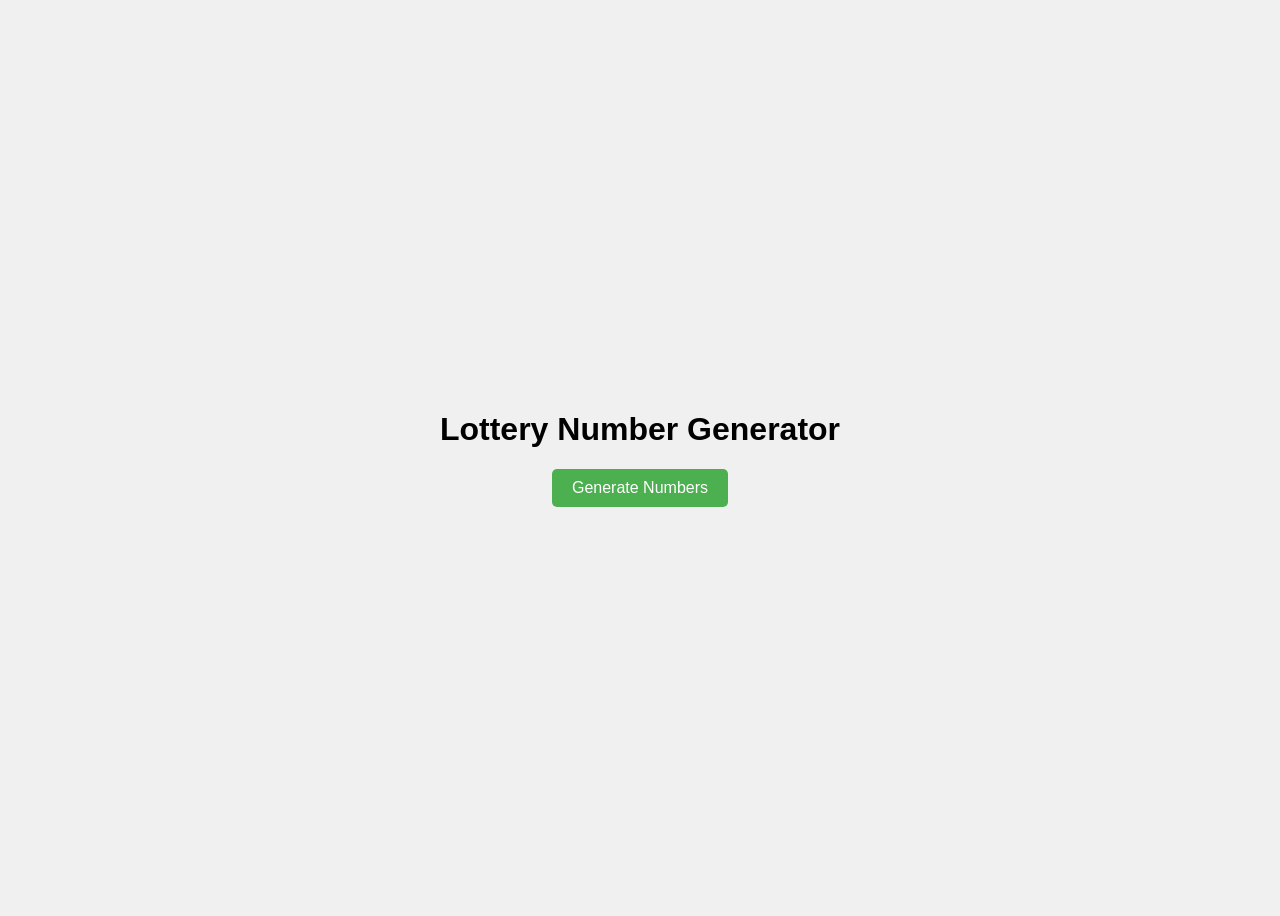
==== index.html @ 3cd2f20c "Update app with latest changes - Update index.html, main.js, style.css - Add blueprint.md - Remove G" ====
<!DOCTYPE html>
<html lang="en">
<head>
    <meta charset="UTF-8">
    <meta name="viewport" content="width=device-width, initial-scale=1.0">
    <title>Lottery Number Generator</title>
    <link rel="stylesheet" href="style.css">
</head>
<body>
    <div class="container">
        <h1>Lottery Number Generator</h1>
        <button id="generator-btn">Generate Numbers</button>
        <div id="numbers-container"></div>
    </div>
    <script src="main.js"></script>
</body>
</html>
---- style.css ----
body {
    font-family: sans-serif;
    display: flex;
    justify-content: center;
    align-items: center;
    min-height: 100vh;
    background-color: #f0f0f0;
}

.container {
    text-align: center;
}

#generator-btn {
    padding: 10px 20px;
    font-size: 16px;
    cursor: pointer;
    background-color: #4CAF50;
    color: white;
    border: none;
    border-radius: 5px;
    margin-bottom: 20px;
}

#numbers-container {
    display: flex;
    justify-content: center;
}

.number {
    width: 40px;
    height: 40px;
    border-radius: 50%;
    background-color: #ddd;
    display: flex;
    justify-content: center;
    align-items: center;
    margin: 0 5px;
    font-size: 18px;
    font-weight: bold;
}
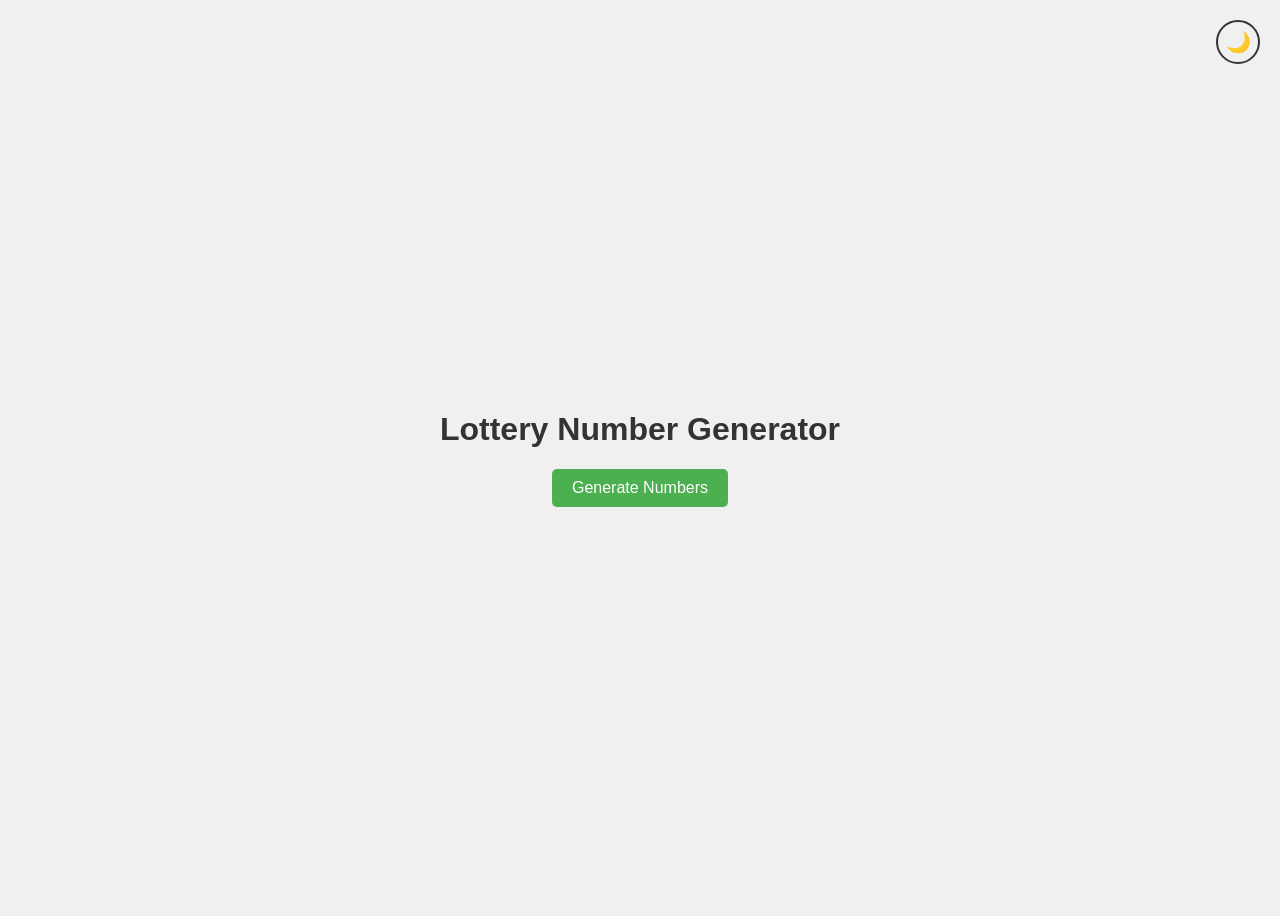
==== commit 9d8cde1c: "Add dark mode / light mode toggle - Theme toggle button with localStorage persistence - CSS variable" ====
--- a/index.html
+++ b/index.html
@@ -7,6 +7,7 @@
     <link rel="stylesheet" href="style.css">
 </head>
 <body>
+    <button id="theme-toggle" aria-label="Toggle dark mode">🌙</button>
     <div class="container">
         <h1>Lottery Number Generator</h1>
         <button id="generator-btn">Generate Numbers</button>
--- a/style.css
+++ b/style.css
@@ -1,10 +1,45 @@
+:root {
+    --bg-color: #f0f0f0;
+    --text-color: #333;
+    --btn-bg: #4CAF50;
+    --number-bg: #ddd;
+    --number-text: #333;
+}
+
+[data-theme="dark"] {
+    --bg-color: #1a1a2e;
+    --text-color: #e0e0e0;
+    --btn-bg: #16a34a;
+    --number-bg: #2d2d44;
+    --number-text: #e0e0e0;
+}
+
 body {
     font-family: sans-serif;
     display: flex;
     justify-content: center;
     align-items: center;
     min-height: 100vh;
-    background-color: #f0f0f0;
+    background-color: var(--bg-color);
+    color: var(--text-color);
+    transition: background-color 0.3s, color 0.3s;
+}
+
+#theme-toggle {
+    position: fixed;
+    top: 20px;
+    right: 20px;
+    background: none;
+    border: 2px solid var(--text-color);
+    border-radius: 50%;
+    width: 44px;
+    height: 44px;
+    font-size: 20px;
+    cursor: pointer;
+    transition: border-color 0.3s;
+    display: flex;
+    align-items: center;
+    justify-content: center;
 }
 
 .container {
@@ -15,7 +50,7 @@
     padding: 10px 20px;
     font-size: 16px;
     cursor: pointer;
-    background-color: #4CAF50;
+    background-color: var(--btn-bg);
     color: white;
     border: none;
     border-radius: 5px;
@@ -31,7 +66,9 @@
     width: 40px;
     height: 40px;
     border-radius: 50%;
-    background-color: #ddd;
+    background-color: var(--number-bg);
+    color: var(--number-text);
+    transition: background-color 0.3s, color 0.3s;
     display: flex;
     justify-content: center;
     align-items: center;
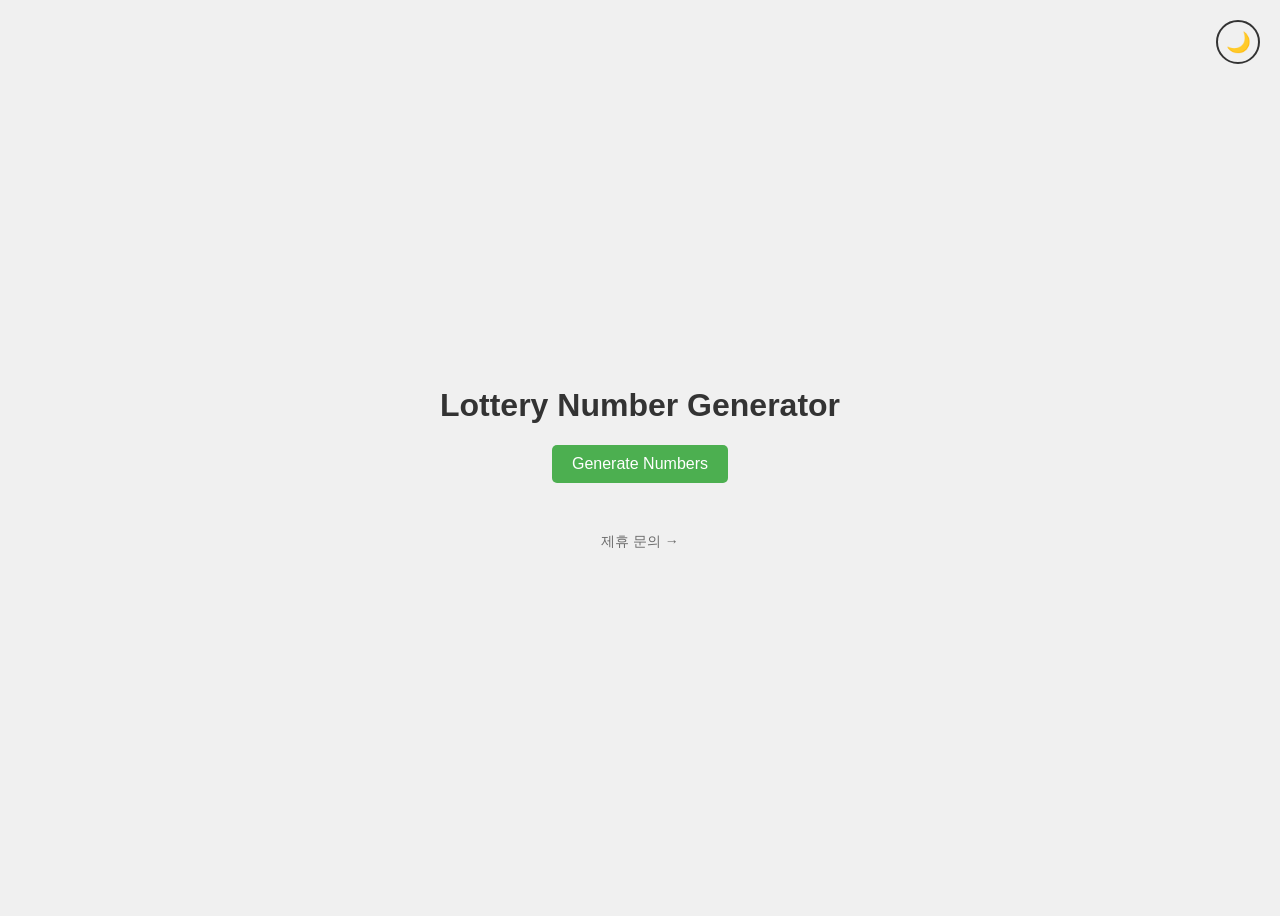
==== commit 55ae235d: "Add partnership inquiry page with Formspree integration Co-Authored-By: Claude Opus 4.6 <noreply@ant" ====
--- a/index.html
+++ b/index.html
@@ -12,6 +12,7 @@
         <h1>Lottery Number Generator</h1>
         <button id="generator-btn">Generate Numbers</button>
         <div id="numbers-container"></div>
+        <a href="contact.html" style="display:inline-block;margin-top:30px;color:var(--text-color);opacity:0.7;font-size:14px;text-decoration:none;">제휴 문의 →</a>
     </div>
     <script src="main.js"></script>
 </body>
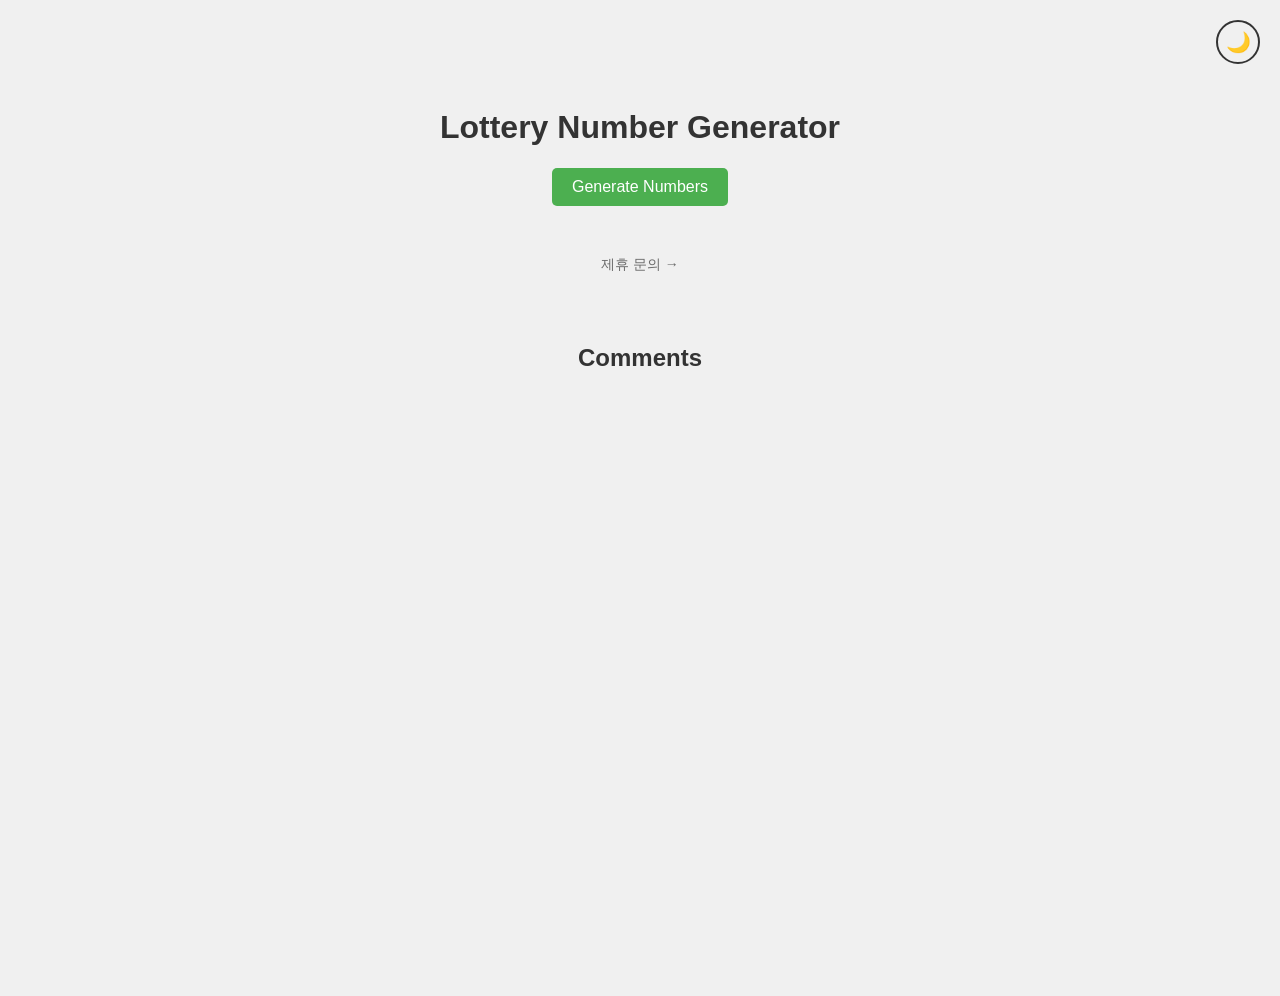
==== commit 8b73d6ca: "Add Disqus comments section to main page Co-Authored-By: Claude Opus 4.6 <noreply@anthropic.com>" ====
--- a/index.html
+++ b/index.html
@@ -14,6 +14,25 @@
         <div id="numbers-container"></div>
         <a href="contact.html" style="display:inline-block;margin-top:30px;color:var(--text-color);opacity:0.7;font-size:14px;text-decoration:none;">제휴 문의 →</a>
     </div>
+
+    <div class="disqus-wrapper">
+        <h2 class="disqus-title">Comments</h2>
+        <div id="disqus_thread"></div>
+        <script>
+            var disqus_config = function () {
+                this.page.url = window.location.href;
+                this.page.identifier = 'lottery-number-generator';
+            };
+            (function() {
+                var d = document, s = d.createElement('script');
+                s.src = 'https://ddal-kak.disqus.com/embed.js';
+                s.setAttribute('data-timestamp', +new Date());
+                (d.head || d.body).appendChild(s);
+            })();
+        </script>
+        <noscript>Please enable JavaScript to view the <a href="https://disqus.com/?ref_noscript">comments powered by Disqus.</a></noscript>
+    </div>
+
     <script src="main.js"></script>
 </body>
 </html>
--- a/style.css
+++ b/style.css
@@ -17,12 +17,26 @@
 body {
     font-family: sans-serif;
     display: flex;
-    justify-content: center;
+    flex-direction: column;
     align-items: center;
     min-height: 100vh;
+    padding-top: 80px;
     background-color: var(--bg-color);
     color: var(--text-color);
     transition: background-color 0.3s, color 0.3s;
+}
+
+.disqus-wrapper {
+    width: 100%;
+    max-width: 700px;
+    margin: 50px auto 40px;
+    padding: 0 20px;
+    box-sizing: border-box;
+}
+
+.disqus-title {
+    text-align: center;
+    margin-bottom: 20px;
 }
 
 #theme-toggle {
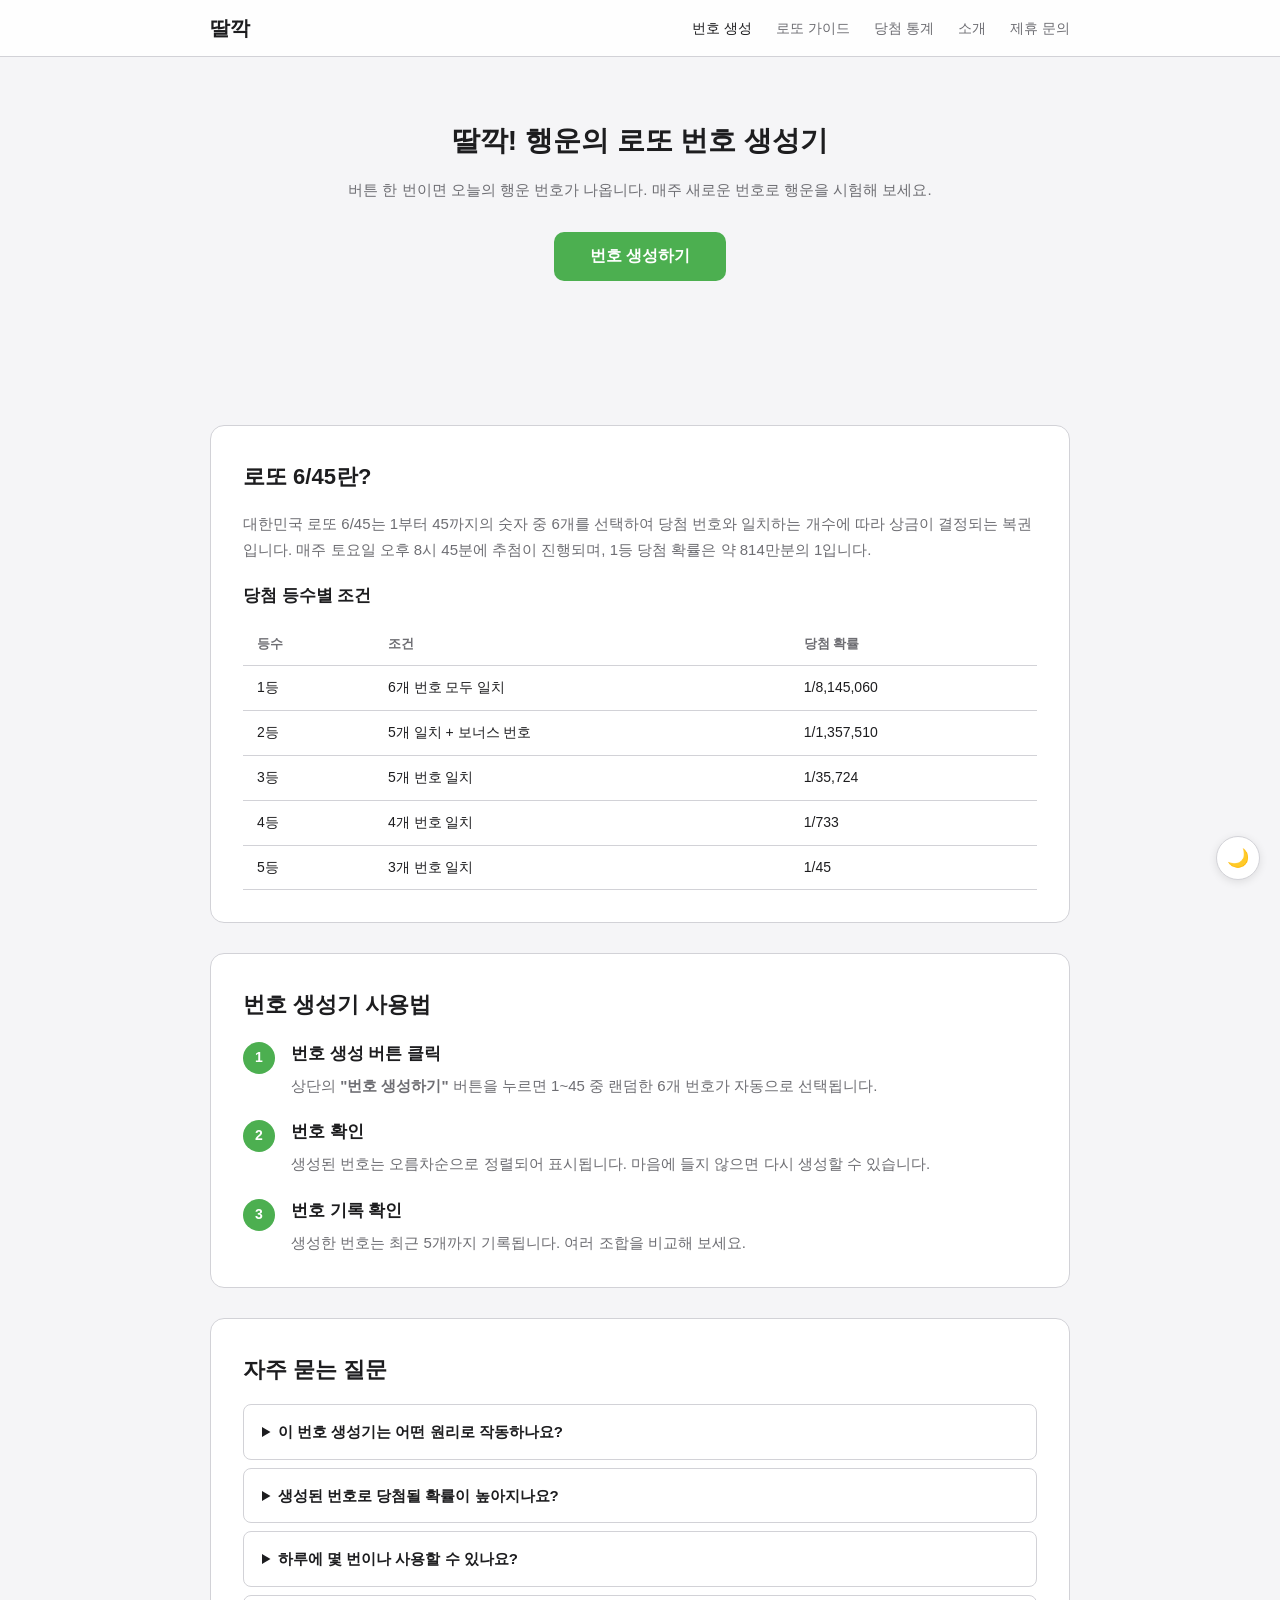
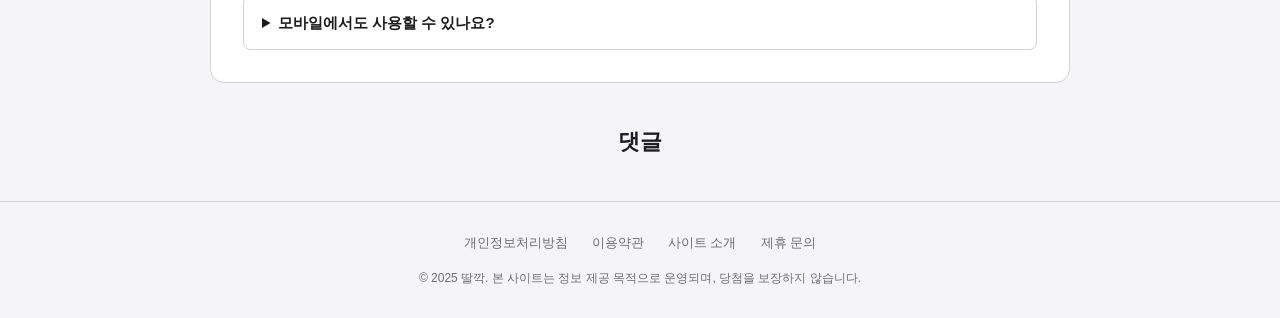
==== commit 963fed21: "Redesign site for AdSense review: add content pages, navigation, and SEO - Restructure index with ri" ====
--- a/index.html
+++ b/index.html
@@ -1,38 +1,143 @@
 <!DOCTYPE html>
-<html lang="en">
+<html lang="ko">
 <head>
     <meta charset="UTF-8">
     <meta name="viewport" content="width=device-width, initial-scale=1.0">
-    <title>Lottery Number Generator</title>
+    <title>딸깍 - 로또 번호 생성기 | 행운의 번호를 뽑아보세요</title>
+    <meta name="description" content="딸깍 한 번으로 로또 번호를 생성하세요. 무료 로또 번호 추첨기, 당첨 통계, 번호 분석 정보를 제공합니다.">
+    <meta name="keywords" content="로또, 로또번호생성기, 로또번호, 행운번호, 로또추첨, 로또통계">
+    <link rel="canonical" href="https://ddal-kak.web.app/">
     <link rel="stylesheet" href="style.css">
+    <script async src="https://pagead2.googlesyndication.com/pagead/js/adsbygoogle.js?client=ca-pub-5500659564258597"
+         crossorigin="anonymous"></script>
 </head>
 <body>
-    <button id="theme-toggle" aria-label="Toggle dark mode">🌙</button>
-    <div class="container">
-        <h1>Lottery Number Generator</h1>
-        <button id="generator-btn">Generate Numbers</button>
-        <div id="numbers-container"></div>
-        <a href="contact.html" style="display:inline-block;margin-top:30px;color:var(--text-color);opacity:0.7;font-size:14px;text-decoration:none;">제휴 문의 →</a>
-    </div>
+    <button id="theme-toggle" aria-label="다크 모드 전환">🌙</button>
 
-    <div class="disqus-wrapper">
-        <h2 class="disqus-title">Comments</h2>
-        <div id="disqus_thread"></div>
-        <script>
-            var disqus_config = function () {
-                this.page.url = window.location.href;
-                this.page.identifier = 'lottery-number-generator';
-            };
-            (function() {
-                var d = document, s = d.createElement('script');
-                s.src = 'https://ddal-kak.disqus.com/embed.js';
-                s.setAttribute('data-timestamp', +new Date());
-                (d.head || d.body).appendChild(s);
-            })();
-        </script>
-        <noscript>Please enable JavaScript to view the <a href="https://disqus.com/?ref_noscript">comments powered by Disqus.</a></noscript>
-    </div>
+    <nav class="main-nav">
+        <div class="nav-inner">
+            <a href="index.html" class="nav-logo">딸깍</a>
+            <ul class="nav-links">
+                <li><a href="index.html" class="active">번호 생성</a></li>
+                <li><a href="guide.html">로또 가이드</a></li>
+                <li><a href="stats.html">당첨 통계</a></li>
+                <li><a href="about.html">소개</a></li>
+                <li><a href="contact.html">제휴 문의</a></li>
+            </ul>
+        </div>
+    </nav>
+
+    <main>
+        <section class="hero">
+            <h1>딸깍! 행운의 로또 번호 생성기</h1>
+            <p class="hero-desc">버튼 한 번이면 오늘의 행운 번호가 나옵니다. 매주 새로운 번호로 행운을 시험해 보세요.</p>
+            <button id="generator-btn">번호 생성하기</button>
+            <div id="numbers-container"></div>
+            <div id="history-section" class="hidden">
+                <h3>최근 생성 기록</h3>
+                <ul id="history-list"></ul>
+            </div>
+        </section>
+
+        <section class="content-section">
+            <h2>로또 6/45란?</h2>
+            <p>대한민국 로또 6/45는 1부터 45까지의 숫자 중 6개를 선택하여 당첨 번호와 일치하는 개수에 따라 상금이 결정되는 복권입니다. 매주 토요일 오후 8시 45분에 추첨이 진행되며, 1등 당첨 확률은 약 814만분의 1입니다.</p>
+
+            <h3>당첨 등수별 조건</h3>
+            <table class="info-table">
+                <thead>
+                    <tr><th>등수</th><th>조건</th><th>당첨 확률</th></tr>
+                </thead>
+                <tbody>
+                    <tr><td>1등</td><td>6개 번호 모두 일치</td><td>1/8,145,060</td></tr>
+                    <tr><td>2등</td><td>5개 일치 + 보너스 번호</td><td>1/1,357,510</td></tr>
+                    <tr><td>3등</td><td>5개 번호 일치</td><td>1/35,724</td></tr>
+                    <tr><td>4등</td><td>4개 번호 일치</td><td>1/733</td></tr>
+                    <tr><td>5등</td><td>3개 번호 일치</td><td>1/45</td></tr>
+                </tbody>
+            </table>
+        </section>
+
+        <section class="content-section">
+            <h2>번호 생성기 사용법</h2>
+            <div class="steps">
+                <div class="step">
+                    <span class="step-num">1</span>
+                    <div>
+                        <h3>번호 생성 버튼 클릭</h3>
+                        <p>상단의 <strong>"번호 생성하기"</strong> 버튼을 누르면 1~45 중 랜덤한 6개 번호가 자동으로 선택됩니다.</p>
+                    </div>
+                </div>
+                <div class="step">
+                    <span class="step-num">2</span>
+                    <div>
+                        <h3>번호 확인</h3>
+                        <p>생성된 번호는 오름차순으로 정렬되어 표시됩니다. 마음에 들지 않으면 다시 생성할 수 있습니다.</p>
+                    </div>
+                </div>
+                <div class="step">
+                    <span class="step-num">3</span>
+                    <div>
+                        <h3>번호 기록 확인</h3>
+                        <p>생성한 번호는 최근 5개까지 기록됩니다. 여러 조합을 비교해 보세요.</p>
+                    </div>
+                </div>
+            </div>
+        </section>
+
+        <section class="content-section">
+            <h2>자주 묻는 질문</h2>
+            <div class="faq">
+                <details>
+                    <summary>이 번호 생성기는 어떤 원리로 작동하나요?</summary>
+                    <p>JavaScript의 난수 생성 함수를 사용하여 1부터 45까지의 숫자 중 중복 없이 6개를 무작위로 선택합니다. 매번 완전히 새로운 번호가 생성되며, 이전 결과와 무관합니다.</p>
+                </details>
+                <details>
+                    <summary>생성된 번호로 당첨될 확률이 높아지나요?</summary>
+                    <p>로또는 완전한 확률 게임이므로 어떤 번호 조합이든 당첨 확률은 동일합니다. 이 생성기는 편리하게 무작위 번호를 선택하는 도구이며, 당첨 확률을 높여주지는 않습니다.</p>
+                </details>
+                <details>
+                    <summary>하루에 몇 번이나 사용할 수 있나요?</summary>
+                    <p>횟수 제한 없이 무료로 무제한 사용 가능합니다.</p>
+                </details>
+                <details>
+                    <summary>모바일에서도 사용할 수 있나요?</summary>
+                    <p>네, 모든 기기(PC, 태블릿, 스마트폰)에서 사용할 수 있도록 반응형으로 설계되어 있습니다.</p>
+                </details>
+            </div>
+        </section>
+
+        <section class="disqus-wrapper">
+            <h2 class="disqus-title">댓글</h2>
+            <div id="disqus_thread"></div>
+            <script>
+                var disqus_config = function () {
+                    this.page.url = window.location.href;
+                    this.page.identifier = 'lottery-number-generator';
+                };
+                (function() {
+                    var d = document, s = d.createElement('script');
+                    s.src = 'https://ddal-kak.disqus.com/embed.js';
+                    s.setAttribute('data-timestamp', +new Date());
+                    (d.head || d.body).appendChild(s);
+                })();
+            </script>
+            <noscript>댓글을 보려면 JavaScript를 활성화해 주세요. <a href="https://disqus.com/?ref_noscript">Disqus 제공</a></noscript>
+        </section>
+    </main>
+
+    <footer class="site-footer">
+        <div class="footer-inner">
+            <div class="footer-links">
+                <a href="privacy.html">개인정보처리방침</a>
+                <a href="terms.html">이용약관</a>
+                <a href="about.html">사이트 소개</a>
+                <a href="contact.html">제휴 문의</a>
+            </div>
+            <p class="footer-copy">&copy; 2025 딸깍. 본 사이트는 정보 제공 목적으로 운영되며, 당첨을 보장하지 않습니다.</p>
+        </div>
+    </footer>
 
     <script src="main.js"></script>
 </body>
-</html>+</html>
--- a/style.css
+++ b/style.css
@@ -1,9 +1,13 @@
 :root {
-    --bg-color: #f0f0f0;
-    --text-color: #333;
+    --bg-color: #f5f5f7;
+    --text-color: #1d1d1f;
     --btn-bg: #4CAF50;
-    --number-bg: #ddd;
-    --number-text: #333;
+    --number-bg: #e8e8ed;
+    --number-text: #1d1d1f;
+    --card-bg: #ffffff;
+    --border-color: #d2d2d7;
+    --muted: #6e6e73;
+    --nav-bg: rgba(255,255,255,0.85);
 }
 
 [data-theme="dark"] {
@@ -12,73 +16,137 @@
     --btn-bg: #16a34a;
     --number-bg: #2d2d44;
     --number-text: #e0e0e0;
-}
+    --card-bg: #22223a;
+    --border-color: #3a3a52;
+    --muted: #9999aa;
+    --nav-bg: rgba(26,26,46,0.9);
+}
+
+* { margin: 0; padding: 0; box-sizing: border-box; }
 
 body {
-    font-family: sans-serif;
-    display: flex;
-    flex-direction: column;
-    align-items: center;
-    min-height: 100vh;
-    padding-top: 80px;
+    font-family: -apple-system, BlinkMacSystemFont, 'Segoe UI', Roboto, sans-serif;
     background-color: var(--bg-color);
     color: var(--text-color);
+    line-height: 1.7;
     transition: background-color 0.3s, color 0.3s;
 }
 
-.disqus-wrapper {
-    width: 100%;
-    max-width: 700px;
-    margin: 50px auto 40px;
+/* Navigation */
+.main-nav {
+    position: sticky;
+    top: 0;
+    z-index: 100;
+    background: var(--nav-bg);
+    backdrop-filter: blur(12px);
+    border-bottom: 1px solid var(--border-color);
+}
+
+.nav-inner {
+    max-width: 900px;
+    margin: 0 auto;
     padding: 0 20px;
-    box-sizing: border-box;
-}
-
-.disqus-title {
-    text-align: center;
-    margin-bottom: 20px;
+    display: flex;
+    align-items: center;
+    justify-content: space-between;
+    height: 56px;
+}
+
+.nav-logo {
+    font-size: 20px;
+    font-weight: 700;
+    color: var(--text-color);
+    text-decoration: none;
+}
+
+.nav-links {
+    list-style: none;
+    display: flex;
+    gap: 24px;
+}
+
+.nav-links a {
+    text-decoration: none;
+    color: var(--muted);
+    font-size: 14px;
+    font-weight: 500;
+    transition: color 0.2s;
+}
+
+.nav-links a:hover,
+.nav-links a.active {
+    color: var(--text-color);
 }
 
 #theme-toggle {
     position: fixed;
-    top: 20px;
+    bottom: 20px;
     right: 20px;
-    background: none;
-    border: 2px solid var(--text-color);
+    background: var(--card-bg);
+    border: 1px solid var(--border-color);
     border-radius: 50%;
     width: 44px;
     height: 44px;
-    font-size: 20px;
+    font-size: 18px;
     cursor: pointer;
-    transition: border-color 0.3s;
+    z-index: 200;
     display: flex;
     align-items: center;
     justify-content: center;
-}
-
-.container {
+    box-shadow: 0 2px 8px rgba(0,0,0,0.1);
+    transition: border-color 0.3s, background 0.3s;
+}
+
+/* Main */
+main {
+    max-width: 900px;
+    margin: 0 auto;
+    padding: 0 20px;
+}
+
+/* Hero */
+.hero {
     text-align: center;
+    padding: 60px 0 40px;
+}
+
+.hero h1 {
+    font-size: 28px;
+    margin-bottom: 12px;
+}
+
+.hero-desc {
+    color: var(--muted);
+    font-size: 15px;
+    margin-bottom: 30px;
 }
 
 #generator-btn {
-    padding: 10px 20px;
+    padding: 14px 36px;
     font-size: 16px;
+    font-weight: 600;
     cursor: pointer;
     background-color: var(--btn-bg);
     color: white;
     border: none;
-    border-radius: 5px;
-    margin-bottom: 20px;
-}
+    border-radius: 10px;
+    margin-bottom: 24px;
+    transition: opacity 0.2s;
+}
+
+#generator-btn:hover { opacity: 0.9; }
 
 #numbers-container {
     display: flex;
     justify-content: center;
+    gap: 10px;
+    flex-wrap: wrap;
+    min-height: 50px;
 }
 
 .number {
-    width: 40px;
-    height: 40px;
+    width: 48px;
+    height: 48px;
     border-radius: 50%;
     background-color: var(--number-bg);
     color: var(--number-text);
@@ -86,7 +154,302 @@
     display: flex;
     justify-content: center;
     align-items: center;
-    margin: 0 5px;
     font-size: 18px;
     font-weight: bold;
-}+}
+
+/* History */
+#history-section {
+    margin-top: 24px;
+}
+
+#history-section h3 {
+    font-size: 15px;
+    color: var(--muted);
+    margin-bottom: 10px;
+}
+
+#history-list {
+    list-style: none;
+    display: flex;
+    flex-direction: column;
+    gap: 6px;
+}
+
+#history-list li {
+    font-size: 14px;
+    color: var(--muted);
+    font-variant-numeric: tabular-nums;
+}
+
+/* Content Sections */
+.content-section {
+    background: var(--card-bg);
+    border: 1px solid var(--border-color);
+    border-radius: 14px;
+    padding: 32px;
+    margin: 30px 0;
+    transition: background 0.3s, border-color 0.3s;
+}
+
+.content-section h2 {
+    font-size: 22px;
+    margin-bottom: 16px;
+}
+
+.content-section h3 {
+    font-size: 17px;
+    margin: 20px 0 10px;
+}
+
+.content-section p {
+    color: var(--muted);
+    font-size: 15px;
+    margin-bottom: 12px;
+}
+
+/* Table */
+.info-table {
+    width: 100%;
+    border-collapse: collapse;
+    margin-top: 12px;
+    font-size: 14px;
+}
+
+.info-table th,
+.info-table td {
+    padding: 10px 14px;
+    text-align: left;
+    border-bottom: 1px solid var(--border-color);
+}
+
+.info-table th {
+    font-weight: 600;
+    font-size: 13px;
+    color: var(--muted);
+    text-transform: uppercase;
+}
+
+/* Steps */
+.steps {
+    display: flex;
+    flex-direction: column;
+    gap: 20px;
+}
+
+.step {
+    display: flex;
+    gap: 16px;
+    align-items: flex-start;
+}
+
+.step-num {
+    width: 32px;
+    height: 32px;
+    min-width: 32px;
+    border-radius: 50%;
+    background: var(--btn-bg);
+    color: white;
+    display: flex;
+    align-items: center;
+    justify-content: center;
+    font-weight: 700;
+    font-size: 14px;
+    margin-top: 2px;
+}
+
+.step h3 { margin: 0 0 4px; }
+.step p { margin: 0; }
+
+/* FAQ */
+.faq {
+    display: flex;
+    flex-direction: column;
+    gap: 8px;
+}
+
+.faq details {
+    border: 1px solid var(--border-color);
+    border-radius: 8px;
+    padding: 14px 18px;
+    transition: border-color 0.3s;
+}
+
+.faq summary {
+    cursor: pointer;
+    font-weight: 600;
+    font-size: 15px;
+}
+
+.faq details p {
+    margin-top: 10px;
+    margin-bottom: 0;
+}
+
+/* Disqus */
+.disqus-wrapper {
+    margin: 40px 0;
+}
+
+.disqus-title {
+    text-align: center;
+    margin-bottom: 20px;
+    font-size: 22px;
+}
+
+/* Footer */
+.site-footer {
+    border-top: 1px solid var(--border-color);
+    margin-top: 40px;
+    padding: 30px 20px;
+    text-align: center;
+}
+
+.footer-inner {
+    max-width: 900px;
+    margin: 0 auto;
+}
+
+.footer-links {
+    display: flex;
+    justify-content: center;
+    gap: 24px;
+    flex-wrap: wrap;
+    margin-bottom: 14px;
+}
+
+.footer-links a {
+    color: var(--muted);
+    text-decoration: none;
+    font-size: 13px;
+}
+
+.footer-links a:hover { color: var(--text-color); }
+
+.footer-copy {
+    font-size: 12px;
+    color: var(--muted);
+}
+
+/* Page layout for sub pages */
+.page-content {
+    max-width: 900px;
+    margin: 0 auto;
+    padding: 40px 20px 60px;
+}
+
+.page-content h1 {
+    font-size: 28px;
+    margin-bottom: 20px;
+}
+
+.page-content h2 {
+    font-size: 20px;
+    margin: 30px 0 12px;
+}
+
+.page-content p,
+.page-content li {
+    color: var(--muted);
+    font-size: 15px;
+    margin-bottom: 10px;
+}
+
+.page-content ul,
+.page-content ol {
+    padding-left: 24px;
+}
+
+/* Contact page overrides */
+.contact-container {
+    max-width: 500px;
+    width: 100%;
+    padding: 40px 20px 60px;
+    margin: 0 auto;
+}
+
+.subtitle {
+    margin-bottom: 30px;
+    color: var(--muted);
+    font-size: 14px;
+}
+
+.form-group {
+    margin-bottom: 18px;
+    text-align: left;
+}
+
+.form-group label {
+    display: block;
+    margin-bottom: 6px;
+    font-size: 14px;
+    font-weight: 600;
+}
+
+.form-group input,
+.form-group select,
+.form-group textarea {
+    width: 100%;
+    padding: 10px 12px;
+    font-size: 14px;
+    border: 1px solid var(--border-color);
+    border-radius: 8px;
+    background-color: var(--card-bg);
+    color: var(--text-color);
+    transition: border-color 0.3s, background-color 0.3s, color 0.3s;
+    box-sizing: border-box;
+    font-family: inherit;
+}
+
+.form-group input:focus,
+.form-group select:focus,
+.form-group textarea:focus {
+    outline: none;
+    border-color: var(--btn-bg);
+}
+
+.form-group textarea { resize: vertical; }
+
+#submit-btn {
+    width: 100%;
+    padding: 12px;
+    font-size: 16px;
+    font-weight: 600;
+    cursor: pointer;
+    background-color: var(--btn-bg);
+    color: white;
+    border: none;
+    border-radius: 8px;
+    margin-top: 8px;
+    transition: opacity 0.2s;
+}
+
+#submit-btn:hover { opacity: 0.9; }
+#submit-btn:disabled { opacity: 0.6; cursor: not-allowed; }
+
+.back-link {
+    display: inline-block;
+    margin-top: 20px;
+    color: var(--muted);
+    font-size: 14px;
+    text-decoration: none;
+}
+
+.back-link:hover { color: var(--text-color); }
+
+.hidden { display: none !important; }
+
+#success-message {
+    padding: 40px 0;
+    font-size: 16px;
+    text-align: center;
+}
+
+/* Responsive */
+@media (max-width: 600px) {
+    .nav-links { gap: 14px; }
+    .nav-links a { font-size: 12px; }
+    .hero h1 { font-size: 22px; }
+    .content-section { padding: 24px 18px; }
+    .footer-links { gap: 16px; }
+}
